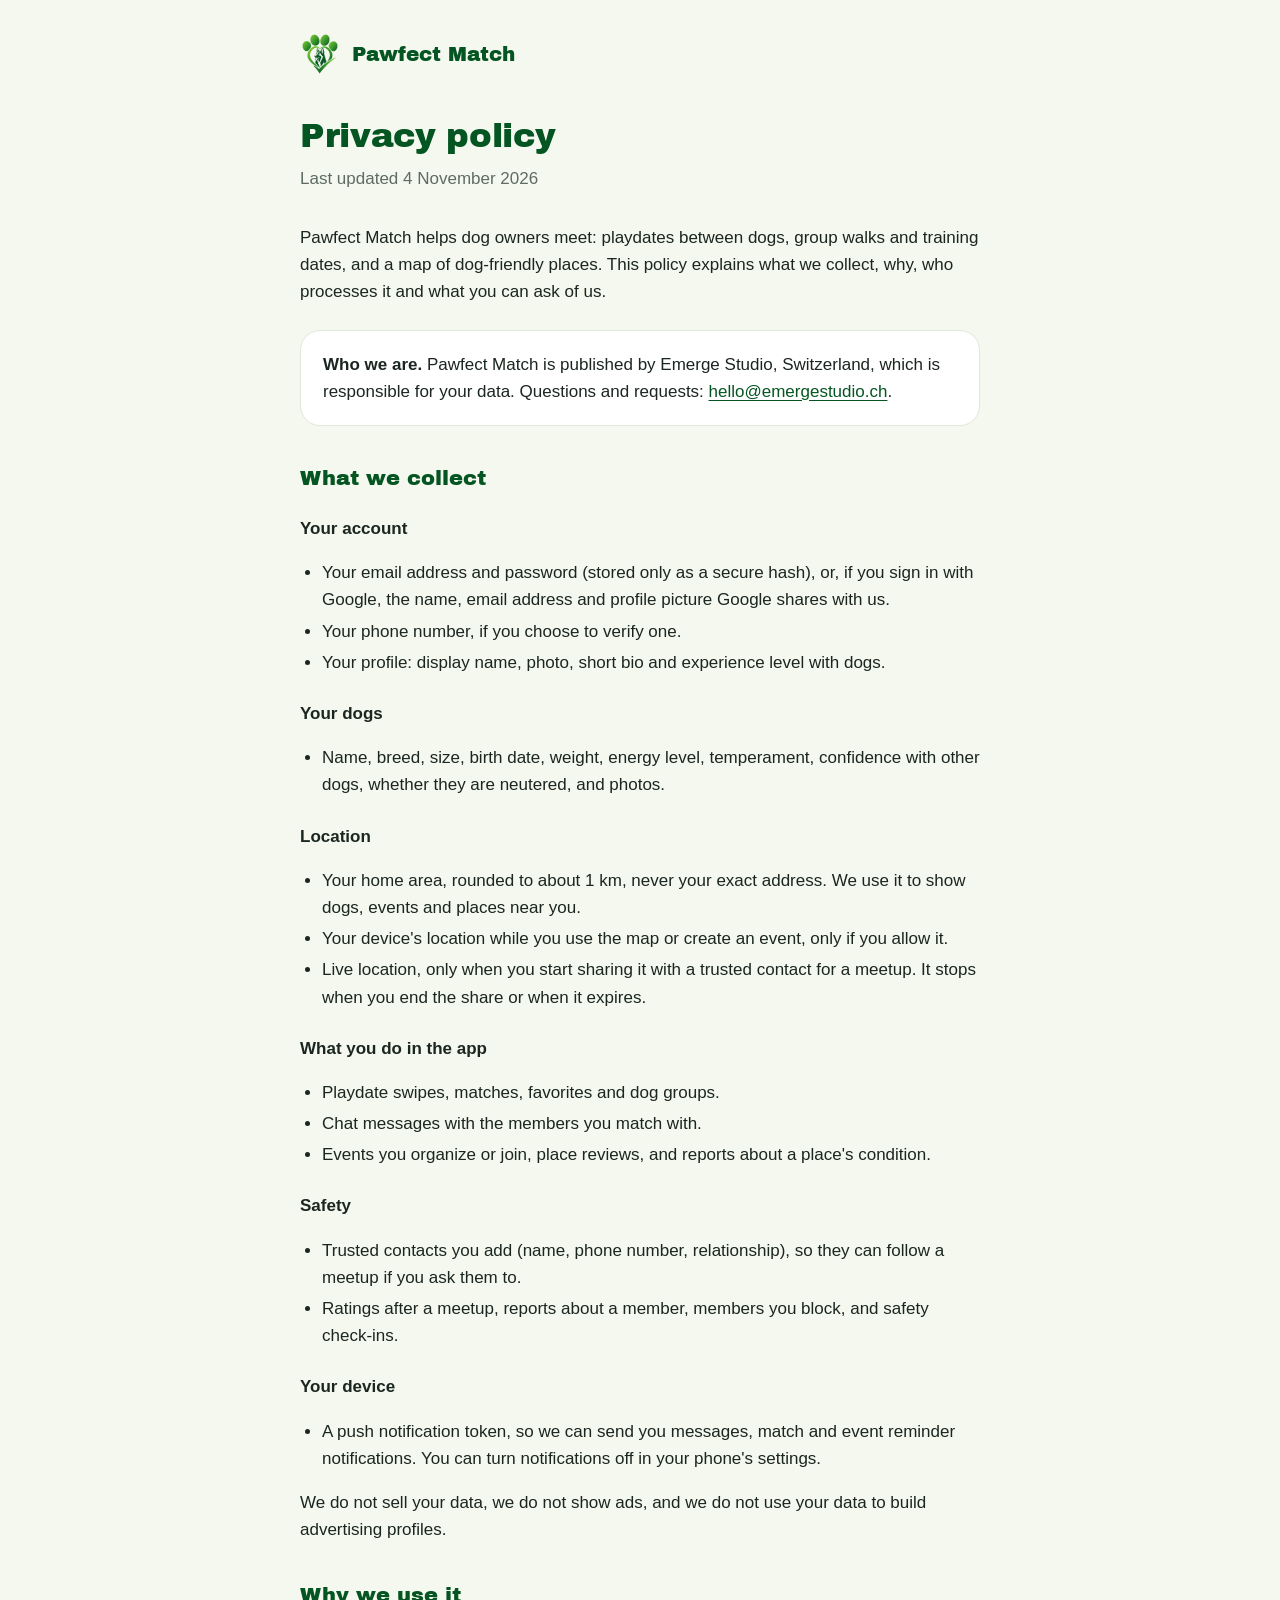
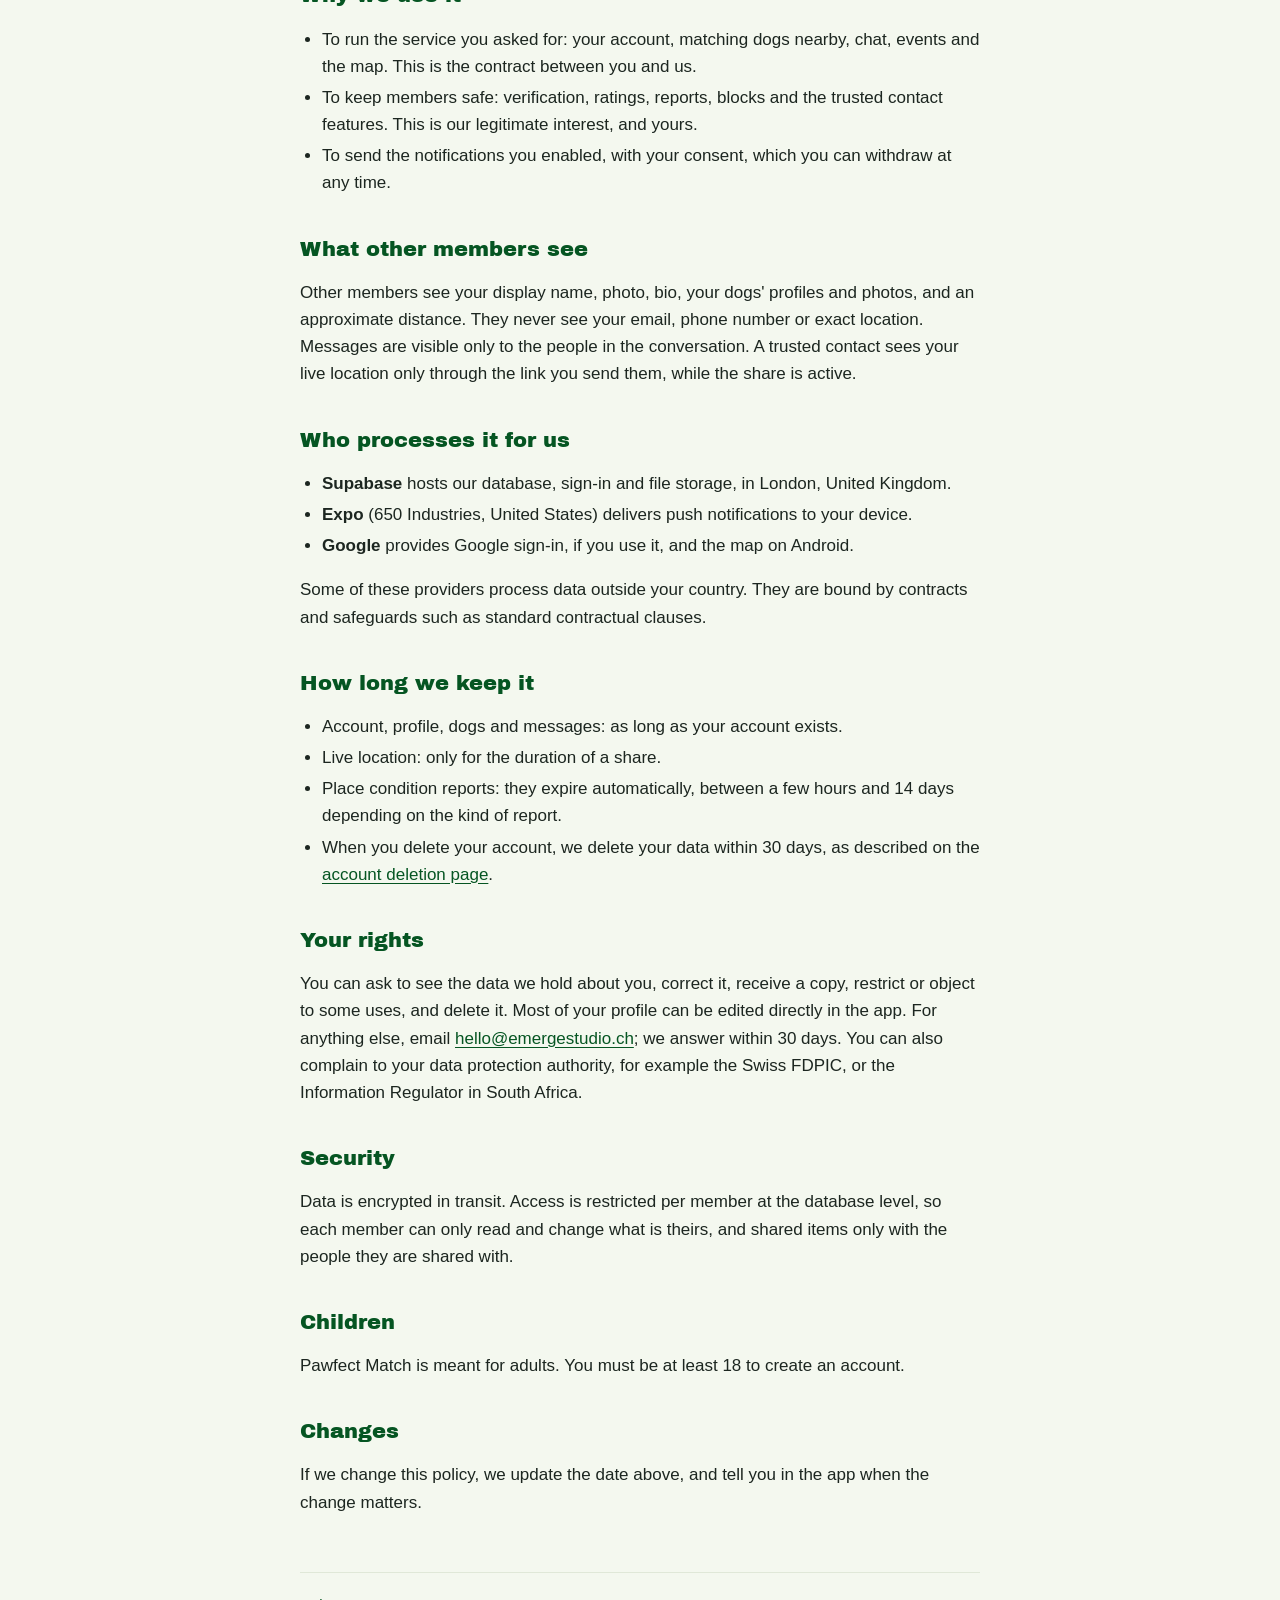
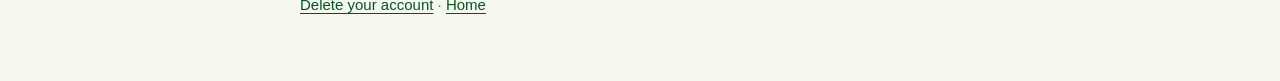
==== privacy.html @ e1a3d648 "Pawfect Match home, privacy policy and account deletion pages Co-Authored-By: Claude Opus 5.5 <norep" ====
<!doctype html>
<html lang="en">
<head>
  <meta charset="utf-8">
  <meta name="viewport" content="width=device-width, initial-scale=1">
  <title>Privacy policy · Pawfect Match</title>
  <link rel="icon" href="assets/favicon.png">
  <link rel="preconnect" href="https://fonts.googleapis.com">
  <link rel="preconnect" href="https://fonts.gstatic.com" crossorigin>
  <link href="https://fonts.googleapis.com/css2?family=Archivo+Black&display=swap" rel="stylesheet">
  <link rel="stylesheet" href="style.css">
</head>
<body>
  <main class="wrap">
    <header class="site">
      <img src="assets/symbol.png" alt="">
      <a href="index.html">Pawfect Match</a>
    </header>

    <h1>Privacy policy</h1>
    <p class="meta">Last updated 4 November 2026</p>

    <p>Pawfect Match helps dog owners meet: playdates between dogs, group walks and training dates, and a map of dog-friendly places. This policy explains what we collect, why, who processes it and what you can ask of us.</p>

    <div class="card">
      <strong>Who we are.</strong> Pawfect Match is published by Emerge Studio, Switzerland, which is responsible for your data. Questions and requests: <a href="mailto:hello@emergestudio.ch">hello@emergestudio.ch</a>.
    </div>

    <h2>What we collect</h2>

    <h3>Your account</h3>
    <ul>
      <li>Your email address and password (stored only as a secure hash), or, if you sign in with Google, the name, email address and profile picture Google shares with us.</li>
      <li>Your phone number, if you choose to verify one.</li>
      <li>Your profile: display name, photo, short bio and experience level with dogs.</li>
    </ul>

    <h3>Your dogs</h3>
    <ul>
      <li>Name, breed, size, birth date, weight, energy level, temperament, confidence with other dogs, whether they are neutered, and photos.</li>
    </ul>

    <h3>Location</h3>
    <ul>
      <li>Your home area, rounded to about 1 km, never your exact address. We use it to show dogs, events and places near you.</li>
      <li>Your device's location while you use the map or create an event, only if you allow it.</li>
      <li>Live location, only when you start sharing it with a trusted contact for a meetup. It stops when you end the share or when it expires.</li>
    </ul>

    <h3>What you do in the app</h3>
    <ul>
      <li>Playdate swipes, matches, favorites and dog groups.</li>
      <li>Chat messages with the members you match with.</li>
      <li>Events you organize or join, place reviews, and reports about a place's condition.</li>
    </ul>

    <h3>Safety</h3>
    <ul>
      <li>Trusted contacts you add (name, phone number, relationship), so they can follow a meetup if you ask them to.</li>
      <li>Ratings after a meetup, reports about a member, members you block, and safety check-ins.</li>
    </ul>

    <h3>Your device</h3>
    <ul>
      <li>A push notification token, so we can send you messages, match and event reminder notifications. You can turn notifications off in your phone's settings.</li>
    </ul>

    <p>We do not sell your data, we do not show ads, and we do not use your data to build advertising profiles.</p>

    <h2>Why we use it</h2>
    <ul>
      <li>To run the service you asked for: your account, matching dogs nearby, chat, events and the map. This is the contract between you and us.</li>
      <li>To keep members safe: verification, ratings, reports, blocks and the trusted contact features. This is our legitimate interest, and yours.</li>
      <li>To send the notifications you enabled, with your consent, which you can withdraw at any time.</li>
    </ul>

    <h2>What other members see</h2>
    <p>Other members see your display name, photo, bio, your dogs' profiles and photos, and an approximate distance. They never see your email, phone number or exact location. Messages are visible only to the people in the conversation. A trusted contact sees your live location only through the link you send them, while the share is active.</p>

    <h2>Who processes it for us</h2>
    <ul>
      <li><strong>Supabase</strong> hosts our database, sign-in and file storage, in London, United Kingdom.</li>
      <li><strong>Expo</strong> (650 Industries, United States) delivers push notifications to your device.</li>
      <li><strong>Google</strong> provides Google sign-in, if you use it, and the map on Android.</li>
    </ul>
    <p>Some of these providers process data outside your country. They are bound by contracts and safeguards such as standard contractual clauses.</p>

    <h2>How long we keep it</h2>
    <ul>
      <li>Account, profile, dogs and messages: as long as your account exists.</li>
      <li>Live location: only for the duration of a share.</li>
      <li>Place condition reports: they expire automatically, between a few hours and 14 days depending on the kind of report.</li>
      <li>When you delete your account, we delete your data within 30 days, as described on the <a href="delete-account.html">account deletion page</a>.</li>
    </ul>

    <h2>Your rights</h2>
    <p>You can ask to see the data we hold about you, correct it, receive a copy, restrict or object to some uses, and delete it. Most of your profile can be edited directly in the app. For anything else, email <a href="mailto:hello@emergestudio.ch">hello@emergestudio.ch</a>; we answer within 30 days. You can also complain to your data protection authority, for example the Swiss FDPIC, or the Information Regulator in South Africa.</p>

    <h2>Security</h2>
    <p>Data is encrypted in transit. Access is restricted per member at the database level, so each member can only read and change what is theirs, and shared items only with the people they are shared with.</p>

    <h2>Children</h2>
    <p>Pawfect Match is meant for adults. You must be at least 18 to create an account.</p>

    <h2>Changes</h2>
    <p>If we change this policy, we update the date above, and tell you in the app when the change matters.</p>

    <footer class="site">
      <a href="delete-account.html">Delete your account</a> · <a href="index.html">Home</a>
    </footer>
  </main>
</body>
</html>
---- style.css ----
:root {
  --forest: #055522;
  --meadow: #3b992c;
  --lime: #85cb2e;
  --violet: #8f53ff;
  --cream: #f4f8ef;
  --slate: #1c2620;
  --sage: #5f6b63;
  --line: #e0e8d8;
}

* { box-sizing: border-box; }

html { -webkit-text-size-adjust: 100%; }

body {
  margin: 0;
  background: var(--cream);
  color: var(--slate);
  font: 17px/1.6 -apple-system, BlinkMacSystemFont, "Segoe UI", Roboto, sans-serif;
}

::selection { background: var(--lime); color: var(--forest); }

a { color: var(--forest); text-underline-offset: 3px; }
a:hover { color: var(--meadow); }

.wrap { max-width: 720px; margin: 0 auto; padding: 32px 20px 64px; }

header.site {
  display: flex;
  align-items: center;
  gap: 12px;
  margin-bottom: 40px;
}
header.site img { width: 40px; height: 44px; }
header.site a { font-family: "Archivo Black", sans-serif; font-size: 20px; text-decoration: none; }

h1, h2 { font-family: "Archivo Black", sans-serif; font-weight: 400; color: var(--forest); line-height: 1.2; }
h1 { font-size: 34px; margin: 0 0 8px; letter-spacing: -0.01em; }
h2 { font-size: 21px; margin: 40px 0 8px; }
h3 { font-size: 17px; margin: 24px 0 4px; }

.meta { color: var(--sage); margin: 0 0 32px; }
ul { padding-left: 22px; }
li { margin: 4px 0; }

.card {
  background: #fff;
  border: 1px solid var(--line);
  border-radius: 20px;
  padding: 20px 22px;
  margin: 24px 0;
}

.hero { text-align: center; padding-top: 24px; }
.hero img { width: 150px; height: auto; }
.hero p { color: var(--sage); font-size: 19px; max-width: 480px; margin: 8px auto 32px; }

nav.links { display: flex; flex-wrap: wrap; gap: 12px; justify-content: center; }
nav.links a {
  background: var(--forest);
  color: #fff;
  padding: 12px 20px;
  border-radius: 999px;
  text-decoration: none;
  font-weight: 700;
}
nav.links a.secondary { background: #fff; color: var(--forest); border: 1px solid var(--line); }

footer.site { margin-top: 56px; padding-top: 20px; border-top: 1px solid var(--line); color: var(--sage); font-size: 15px; }

@media (max-width: 480px) {
  h1 { font-size: 28px; }
}
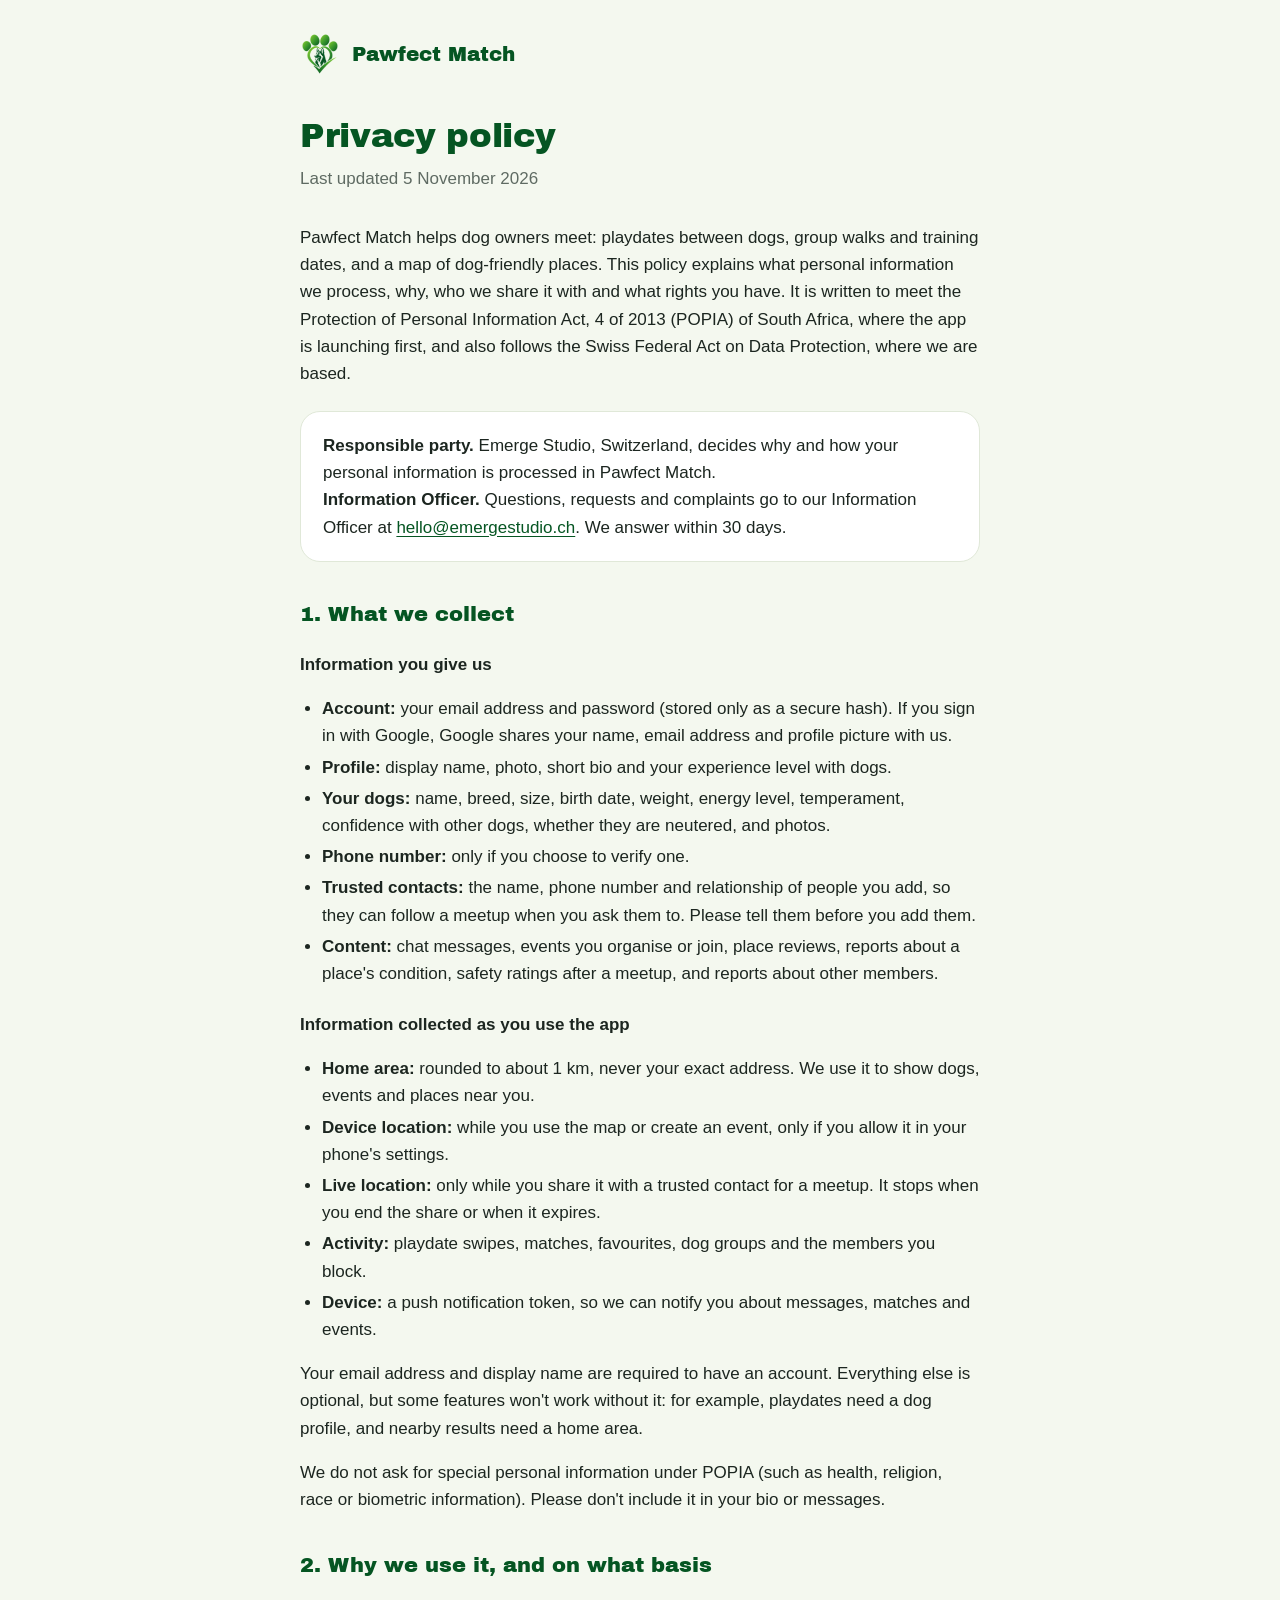
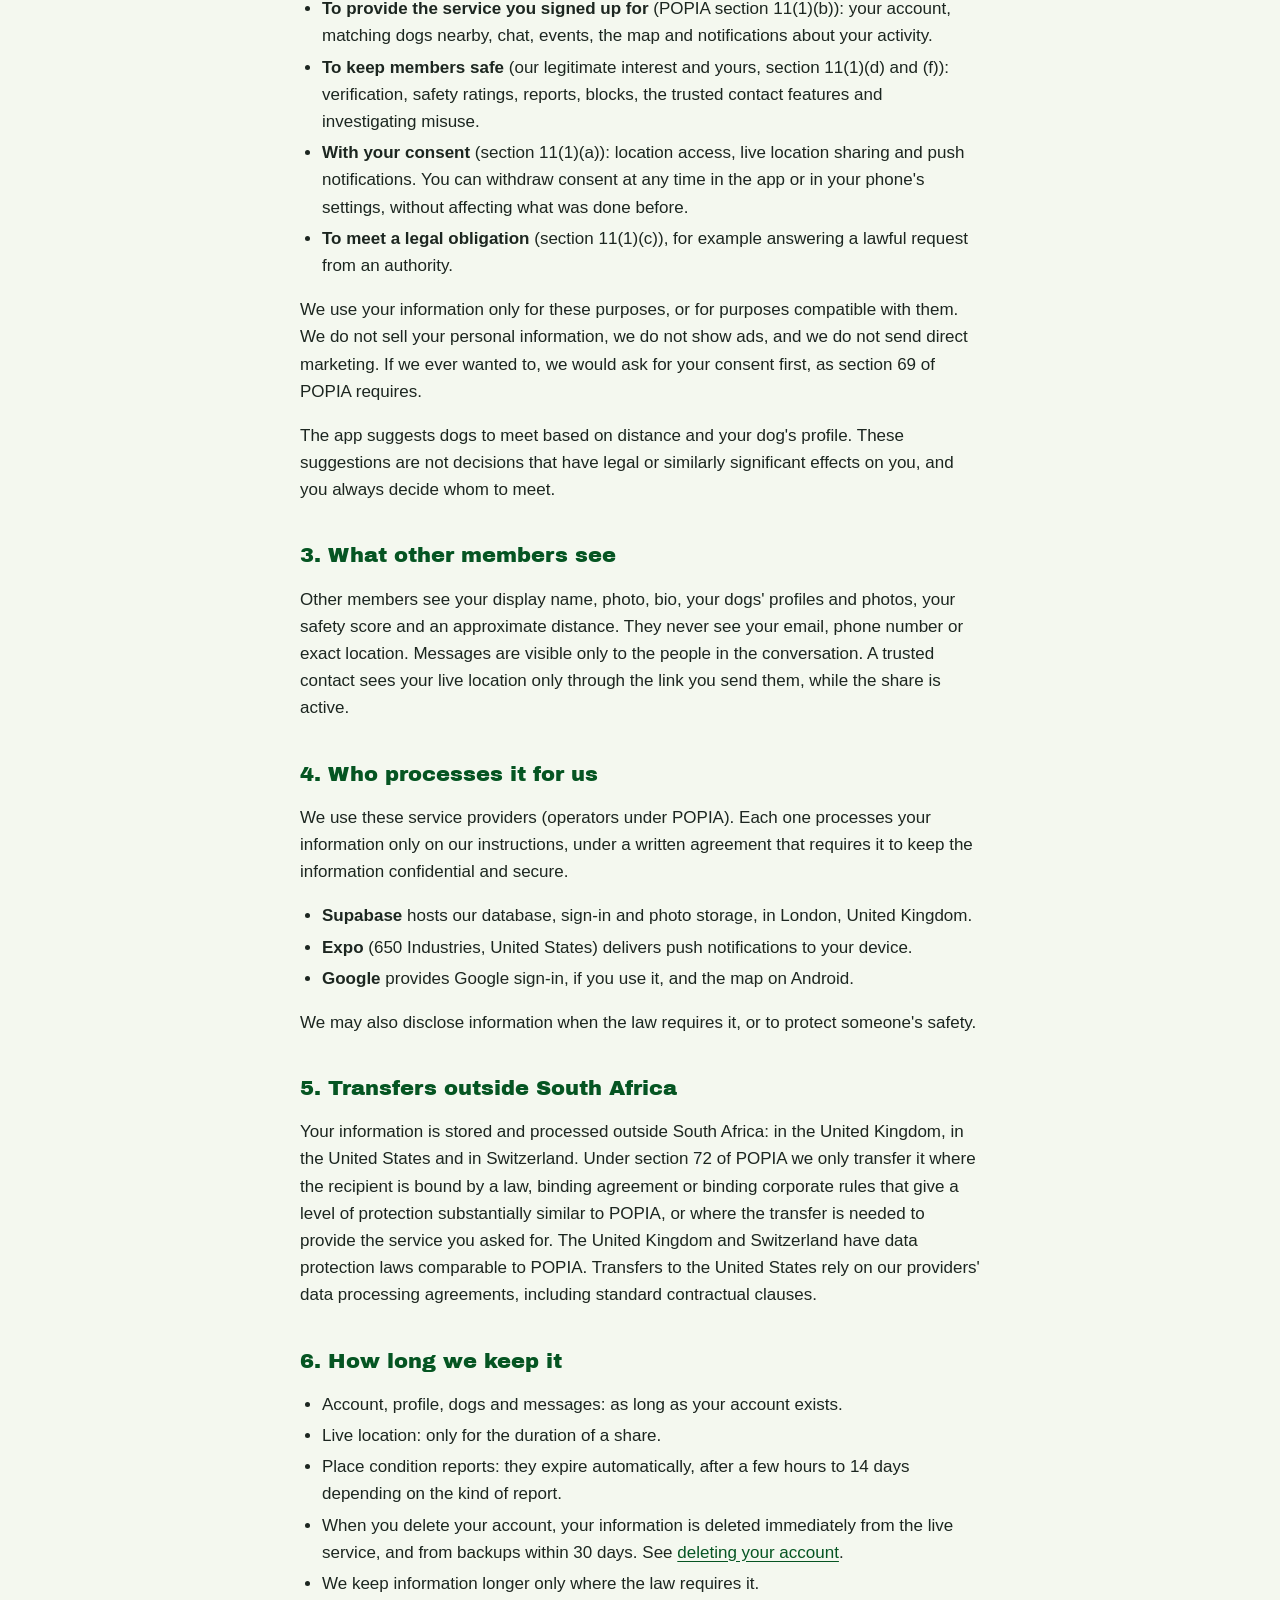
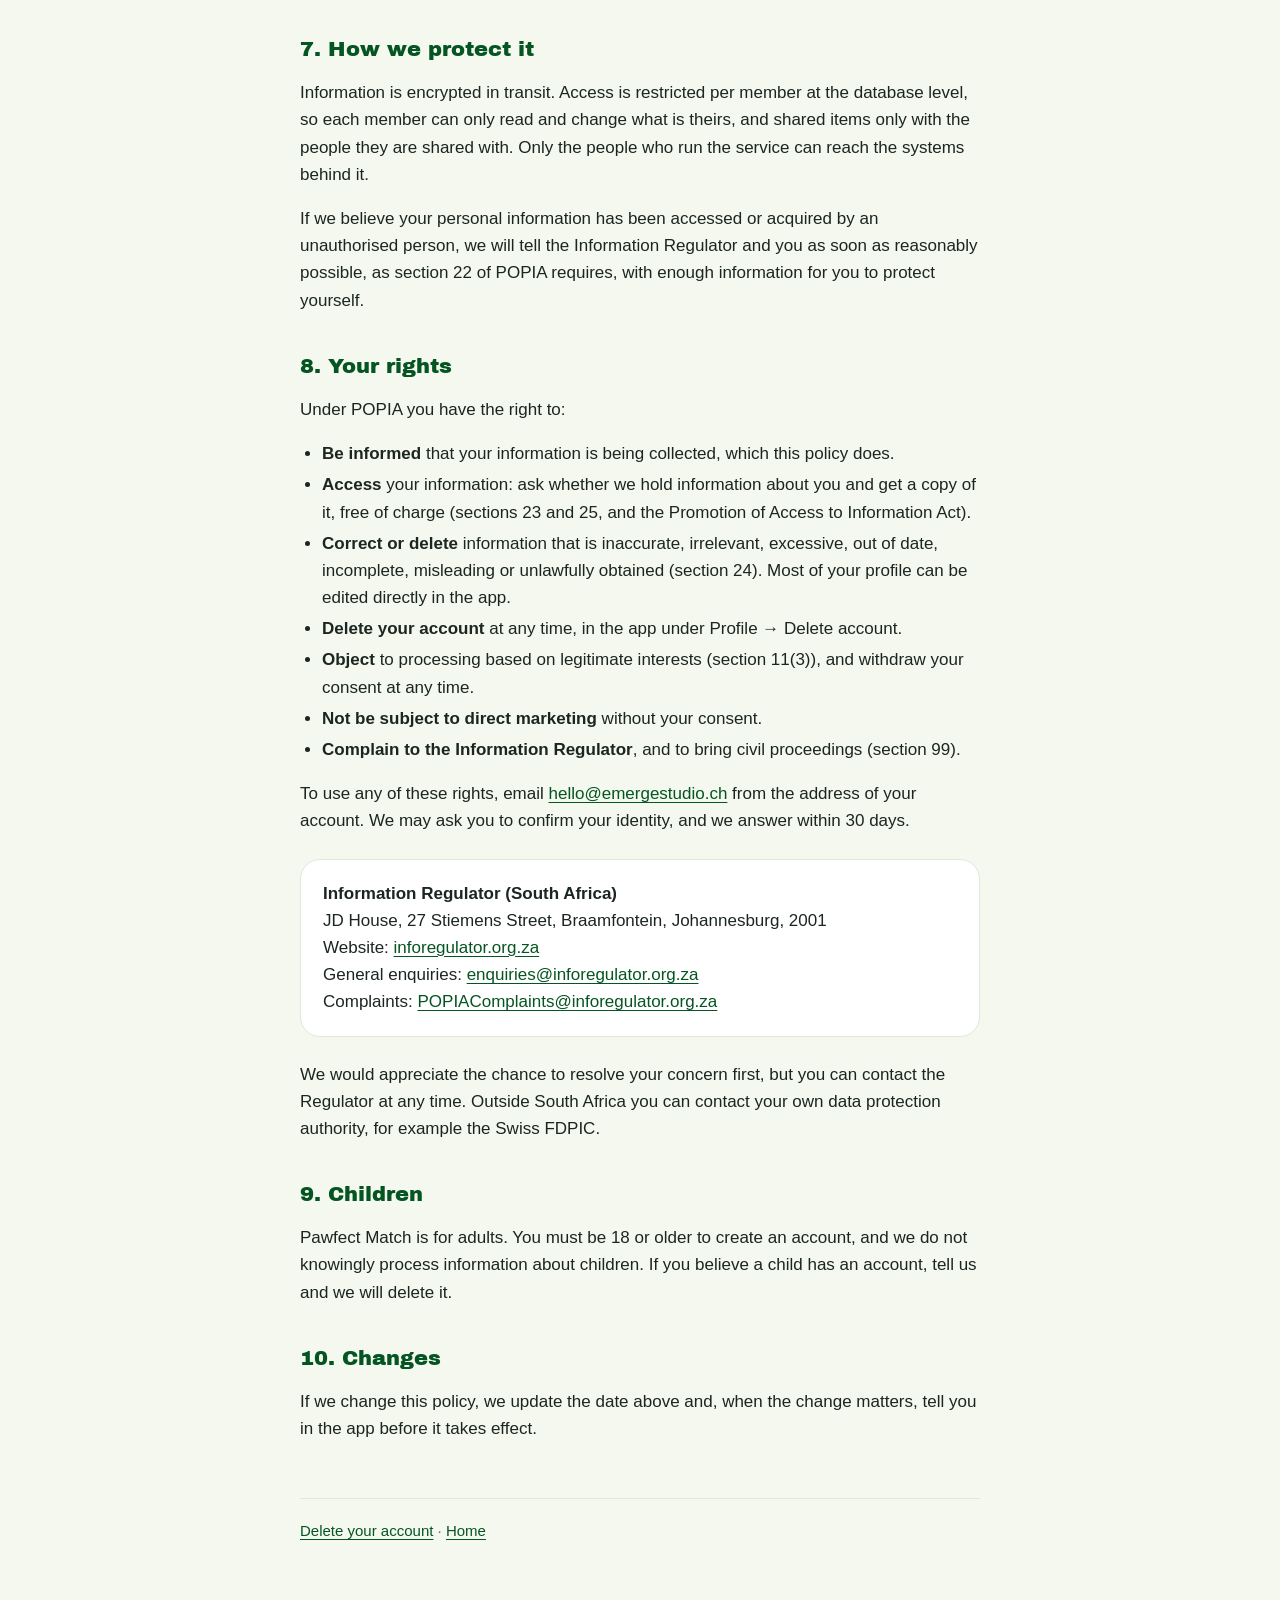
==== commit 22ebe1d2: "Rewrite the privacy policy for POPIA and add in-app account deletion Co-Authored-By: Claude Opus 5.5" ====
--- a/privacy.html
+++ b/privacy.html
@@ -1,5 +1,5 @@
 <!doctype html>
-<html lang="en">
+<html lang="en-ZA">
 <head>
   <meta charset="utf-8">
   <meta name="viewport" content="width=device-width, initial-scale=1">
@@ -18,92 +18,105 @@
     </header>
 
     <h1>Privacy policy</h1>
-    <p class="meta">Last updated 4 November 2026</p>
+    <p class="meta">Last updated 5 November 2026</p>
 
-    <p>Pawfect Match helps dog owners meet: playdates between dogs, group walks and training dates, and a map of dog-friendly places. This policy explains what we collect, why, who processes it and what you can ask of us.</p>
+    <p>Pawfect Match helps dog owners meet: playdates between dogs, group walks and training dates, and a map of dog-friendly places. This policy explains what personal information we process, why, who we share it with and what rights you have. It is written to meet the Protection of Personal Information Act, 4 of 2013 (POPIA) of South Africa, where the app is launching first, and also follows the Swiss Federal Act on Data Protection, where we are based.</p>
 
     <div class="card">
-      <strong>Who we are.</strong> Pawfect Match is published by Emerge Studio, Switzerland, which is responsible for your data. Questions and requests: <a href="mailto:hello@emergestudio.ch">hello@emergestudio.ch</a>.
+      <strong>Responsible party.</strong> Emerge Studio, Switzerland, decides why and how your personal information is processed in Pawfect Match.<br>
+      <strong>Information Officer.</strong> Questions, requests and complaints go to our Information Officer at <a href="mailto:hello@emergestudio.ch?subject=Privacy">hello@emergestudio.ch</a>. We answer within 30 days.
     </div>
 
-    <h2>What we collect</h2>
+    <h2>1. What we collect</h2>
 
-    <h3>Your account</h3>
+    <h3>Information you give us</h3>
     <ul>
-      <li>Your email address and password (stored only as a secure hash), or, if you sign in with Google, the name, email address and profile picture Google shares with us.</li>
-      <li>Your phone number, if you choose to verify one.</li>
-      <li>Your profile: display name, photo, short bio and experience level with dogs.</li>
+      <li><strong>Account:</strong> your email address and password (stored only as a secure hash). If you sign in with Google, Google shares your name, email address and profile picture with us.</li>
+      <li><strong>Profile:</strong> display name, photo, short bio and your experience level with dogs.</li>
+      <li><strong>Your dogs:</strong> name, breed, size, birth date, weight, energy level, temperament, confidence with other dogs, whether they are neutered, and photos.</li>
+      <li><strong>Phone number:</strong> only if you choose to verify one.</li>
+      <li><strong>Trusted contacts:</strong> the name, phone number and relationship of people you add, so they can follow a meetup when you ask them to. Please tell them before you add them.</li>
+      <li><strong>Content:</strong> chat messages, events you organise or join, place reviews, reports about a place's condition, safety ratings after a meetup, and reports about other members.</li>
     </ul>
 
-    <h3>Your dogs</h3>
+    <h3>Information collected as you use the app</h3>
     <ul>
-      <li>Name, breed, size, birth date, weight, energy level, temperament, confidence with other dogs, whether they are neutered, and photos.</li>
+      <li><strong>Home area:</strong> rounded to about 1 km, never your exact address. We use it to show dogs, events and places near you.</li>
+      <li><strong>Device location:</strong> while you use the map or create an event, only if you allow it in your phone's settings.</li>
+      <li><strong>Live location:</strong> only while you share it with a trusted contact for a meetup. It stops when you end the share or when it expires.</li>
+      <li><strong>Activity:</strong> playdate swipes, matches, favourites, dog groups and the members you block.</li>
+      <li><strong>Device:</strong> a push notification token, so we can notify you about messages, matches and events.</li>
     </ul>
 
-    <h3>Location</h3>
+    <p>Your email address and display name are required to have an account. Everything else is optional, but some features won't work without it: for example, playdates need a dog profile, and nearby results need a home area.</p>
+
+    <p>We do not ask for special personal information under POPIA (such as health, religion, race or biometric information). Please don't include it in your bio or messages.</p>
+
+    <h2>2. Why we use it, and on what basis</h2>
     <ul>
-      <li>Your home area, rounded to about 1 km, never your exact address. We use it to show dogs, events and places near you.</li>
-      <li>Your device's location while you use the map or create an event, only if you allow it.</li>
-      <li>Live location, only when you start sharing it with a trusted contact for a meetup. It stops when you end the share or when it expires.</li>
+      <li><strong>To provide the service you signed up for</strong> (POPIA section 11(1)(b)): your account, matching dogs nearby, chat, events, the map and notifications about your activity.</li>
+      <li><strong>To keep members safe</strong> (our legitimate interest and yours, section 11(1)(d) and (f)): verification, safety ratings, reports, blocks, the trusted contact features and investigating misuse.</li>
+      <li><strong>With your consent</strong> (section 11(1)(a)): location access, live location sharing and push notifications. You can withdraw consent at any time in the app or in your phone's settings, without affecting what was done before.</li>
+      <li><strong>To meet a legal obligation</strong> (section 11(1)(c)), for example answering a lawful request from an authority.</li>
     </ul>
+    <p>We use your information only for these purposes, or for purposes compatible with them. We do not sell your personal information, we do not show ads, and we do not send direct marketing. If we ever wanted to, we would ask for your consent first, as section 69 of POPIA requires.</p>
+    <p>The app suggests dogs to meet based on distance and your dog's profile. These suggestions are not decisions that have legal or similarly significant effects on you, and you always decide whom to meet.</p>
 
-    <h3>What you do in the app</h3>
+    <h2>3. What other members see</h2>
+    <p>Other members see your display name, photo, bio, your dogs' profiles and photos, your safety score and an approximate distance. They never see your email, phone number or exact location. Messages are visible only to the people in the conversation. A trusted contact sees your live location only through the link you send them, while the share is active.</p>
+
+    <h2>4. Who processes it for us</h2>
+    <p>We use these service providers (operators under POPIA). Each one processes your information only on our instructions, under a written agreement that requires it to keep the information confidential and secure.</p>
     <ul>
-      <li>Playdate swipes, matches, favorites and dog groups.</li>
-      <li>Chat messages with the members you match with.</li>
-      <li>Events you organize or join, place reviews, and reports about a place's condition.</li>
-    </ul>
-
-    <h3>Safety</h3>
-    <ul>
-      <li>Trusted contacts you add (name, phone number, relationship), so they can follow a meetup if you ask them to.</li>
-      <li>Ratings after a meetup, reports about a member, members you block, and safety check-ins.</li>
-    </ul>
-
-    <h3>Your device</h3>
-    <ul>
-      <li>A push notification token, so we can send you messages, match and event reminder notifications. You can turn notifications off in your phone's settings.</li>
-    </ul>
-
-    <p>We do not sell your data, we do not show ads, and we do not use your data to build advertising profiles.</p>
-
-    <h2>Why we use it</h2>
-    <ul>
-      <li>To run the service you asked for: your account, matching dogs nearby, chat, events and the map. This is the contract between you and us.</li>
-      <li>To keep members safe: verification, ratings, reports, blocks and the trusted contact features. This is our legitimate interest, and yours.</li>
-      <li>To send the notifications you enabled, with your consent, which you can withdraw at any time.</li>
-    </ul>
-
-    <h2>What other members see</h2>
-    <p>Other members see your display name, photo, bio, your dogs' profiles and photos, and an approximate distance. They never see your email, phone number or exact location. Messages are visible only to the people in the conversation. A trusted contact sees your live location only through the link you send them, while the share is active.</p>
-
-    <h2>Who processes it for us</h2>
-    <ul>
-      <li><strong>Supabase</strong> hosts our database, sign-in and file storage, in London, United Kingdom.</li>
+      <li><strong>Supabase</strong> hosts our database, sign-in and photo storage, in London, United Kingdom.</li>
       <li><strong>Expo</strong> (650 Industries, United States) delivers push notifications to your device.</li>
       <li><strong>Google</strong> provides Google sign-in, if you use it, and the map on Android.</li>
     </ul>
-    <p>Some of these providers process data outside your country. They are bound by contracts and safeguards such as standard contractual clauses.</p>
+    <p>We may also disclose information when the law requires it, or to protect someone's safety.</p>
 
-    <h2>How long we keep it</h2>
+    <h2>5. Transfers outside South Africa</h2>
+    <p>Your information is stored and processed outside South Africa: in the United Kingdom, in the United States and in Switzerland. Under section 72 of POPIA we only transfer it where the recipient is bound by a law, binding agreement or binding corporate rules that give a level of protection substantially similar to POPIA, or where the transfer is needed to provide the service you asked for. The United Kingdom and Switzerland have data protection laws comparable to POPIA. Transfers to the United States rely on our providers' data processing agreements, including standard contractual clauses.</p>
+
+    <h2>6. How long we keep it</h2>
     <ul>
       <li>Account, profile, dogs and messages: as long as your account exists.</li>
       <li>Live location: only for the duration of a share.</li>
-      <li>Place condition reports: they expire automatically, between a few hours and 14 days depending on the kind of report.</li>
-      <li>When you delete your account, we delete your data within 30 days, as described on the <a href="delete-account.html">account deletion page</a>.</li>
+      <li>Place condition reports: they expire automatically, after a few hours to 14 days depending on the kind of report.</li>
+      <li>When you delete your account, your information is deleted immediately from the live service, and from backups within 30 days. See <a href="delete-account.html">deleting your account</a>.</li>
+      <li>We keep information longer only where the law requires it.</li>
     </ul>
 
-    <h2>Your rights</h2>
-    <p>You can ask to see the data we hold about you, correct it, receive a copy, restrict or object to some uses, and delete it. Most of your profile can be edited directly in the app. For anything else, email <a href="mailto:hello@emergestudio.ch">hello@emergestudio.ch</a>; we answer within 30 days. You can also complain to your data protection authority, for example the Swiss FDPIC, or the Information Regulator in South Africa.</p>
+    <h2>7. How we protect it</h2>
+    <p>Information is encrypted in transit. Access is restricted per member at the database level, so each member can only read and change what is theirs, and shared items only with the people they are shared with. Only the people who run the service can reach the systems behind it.</p>
+    <p>If we believe your personal information has been accessed or acquired by an unauthorised person, we will tell the Information Regulator and you as soon as reasonably possible, as section 22 of POPIA requires, with enough information for you to protect yourself.</p>
 
-    <h2>Security</h2>
-    <p>Data is encrypted in transit. Access is restricted per member at the database level, so each member can only read and change what is theirs, and shared items only with the people they are shared with.</p>
+    <h2>8. Your rights</h2>
+    <p>Under POPIA you have the right to:</p>
+    <ul>
+      <li><strong>Be informed</strong> that your information is being collected, which this policy does.</li>
+      <li><strong>Access</strong> your information: ask whether we hold information about you and get a copy of it, free of charge (sections 23 and 25, and the Promotion of Access to Information Act).</li>
+      <li><strong>Correct or delete</strong> information that is inaccurate, irrelevant, excessive, out of date, incomplete, misleading or unlawfully obtained (section 24). Most of your profile can be edited directly in the app.</li>
+      <li><strong>Delete your account</strong> at any time, in the app under Profile → Delete account.</li>
+      <li><strong>Object</strong> to processing based on legitimate interests (section 11(3)), and withdraw your consent at any time.</li>
+      <li><strong>Not be subject to direct marketing</strong> without your consent.</li>
+      <li><strong>Complain to the Information Regulator</strong>, and to bring civil proceedings (section 99).</li>
+    </ul>
+    <p>To use any of these rights, email <a href="mailto:hello@emergestudio.ch?subject=Privacy%20request">hello@emergestudio.ch</a> from the address of your account. We may ask you to confirm your identity, and we answer within 30 days.</p>
 
-    <h2>Children</h2>
-    <p>Pawfect Match is meant for adults. You must be at least 18 to create an account.</p>
+    <div class="card">
+      <strong>Information Regulator (South Africa)</strong><br>
+      JD House, 27 Stiemens Street, Braamfontein, Johannesburg, 2001<br>
+      Website: <a href="https://inforegulator.org.za">inforegulator.org.za</a><br>
+      General enquiries: <a href="mailto:enquiries@inforegulator.org.za">enquiries@inforegulator.org.za</a><br>
+      Complaints: <a href="mailto:POPIAComplaints@inforegulator.org.za">POPIAComplaints@inforegulator.org.za</a>
+    </div>
+    <p>We would appreciate the chance to resolve your concern first, but you can contact the Regulator at any time. Outside South Africa you can contact your own data protection authority, for example the Swiss FDPIC.</p>
 
-    <h2>Changes</h2>
-    <p>If we change this policy, we update the date above, and tell you in the app when the change matters.</p>
+    <h2>9. Children</h2>
+    <p>Pawfect Match is for adults. You must be 18 or older to create an account, and we do not knowingly process information about children. If you believe a child has an account, tell us and we will delete it.</p>
+
+    <h2>10. Changes</h2>
+    <p>If we change this policy, we update the date above and, when the change matters, tell you in the app before it takes effect.</p>
 
     <footer class="site">
       <a href="delete-account.html">Delete your account</a> · <a href="index.html">Home</a>
